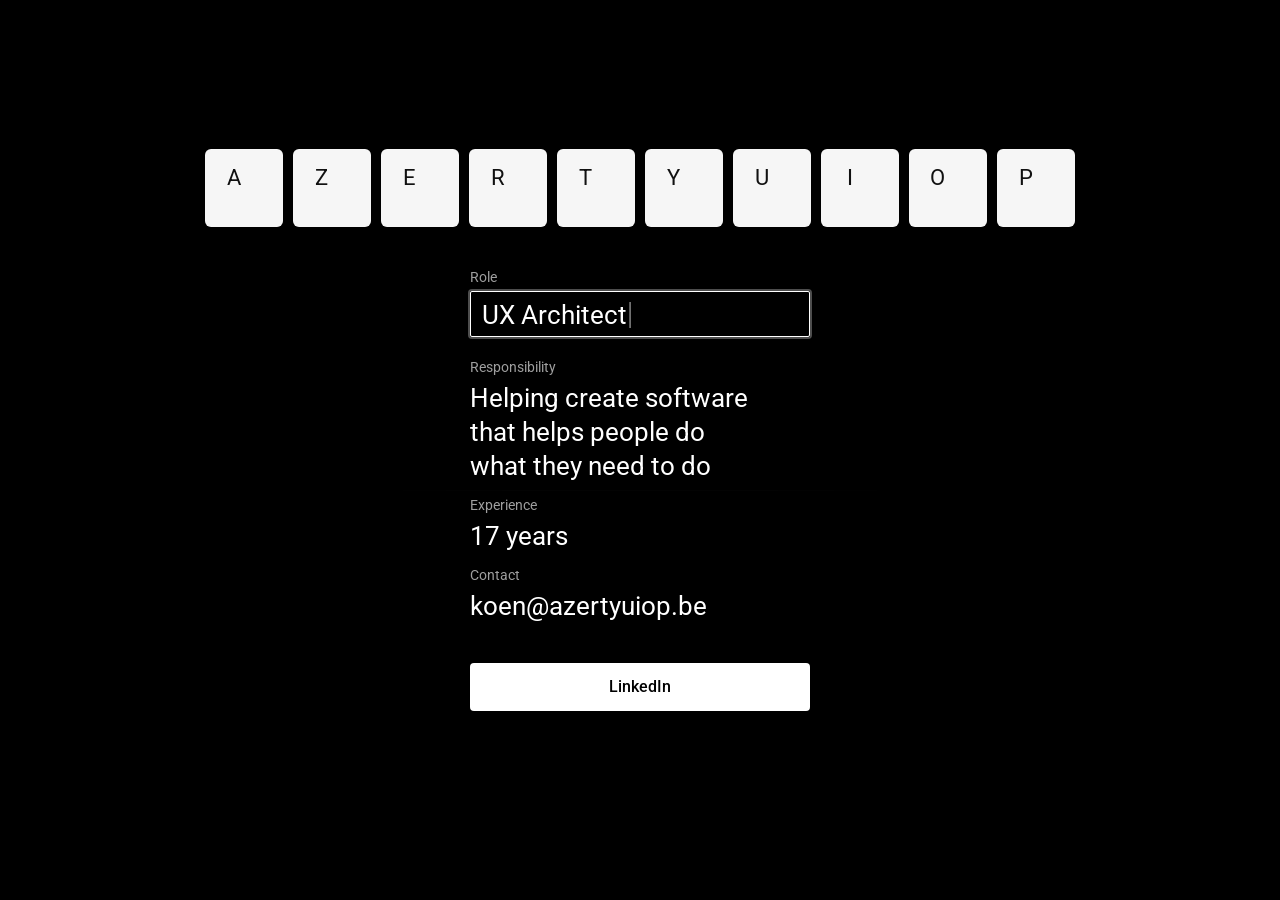
==== index.html @ f85183dd "Refine intro rebuild" ====
<!DOCTYPE html>
<html lang="en">
<head>
  <meta charset="UTF-8" />
  <meta name="viewport" content="width=device-width, initial-scale=1.0" />
  <title>Azertyuiop</title>
  <link rel="preconnect" href="https://fonts.googleapis.com" />
  <link rel="preconnect" href="https://fonts.gstatic.com" crossorigin />
  <link
    href="https://fonts.googleapis.com/css2?family=Roboto:wght@300;400;500;700&display=swap"
    rel="stylesheet"
  />
  <link rel="stylesheet" href="styles/main.css" />
</head>
<body>
  <main class="page">
    <section class="hero">
      <div class="keyboard-stage">
        <div class="scribble" aria-hidden="true">
          <svg width="100%" viewBox="0 0 139 98" fill="none" xmlns="http://www.w3.org/2000/svg">
            <path class="scribble-line" d="M48 14.5L55.5 3C55.5 3 30 58 3 94.5C33.6253 64.5 79.5 40 97.5 7.5C73.5 23 45 54.5 23.5 74C36 82 50 89 50 89" stroke="white" stroke-width="6" stroke-linecap="round" stroke-linejoin="round"/>
            <path class="scribble-line" d="M61.9839 68.5C55 73 45.4754 87.7079 61.9857 84.5C79.9996 81 78.4846 66 58.4846 78.5" stroke="white" stroke-width="6" stroke-linecap="round" stroke-linejoin="round"/>
            <path class="scribble-line" d="M87.5007 63.5C85.5007 73 75.1007 87 87.5007 85C95.0007 83.7903 98.0007 83 98.0007 83" stroke="white" stroke-width="6" stroke-linecap="round" stroke-linejoin="round"/>
            <path class="scribble-line" d="M93 73C89 74.5 82.5 76 76 75.5" stroke="white" stroke-width="6" stroke-linecap="round"/>
            <path class="scribble-line" d="M104 51C99 51.5 98 51.5 90.5 54.5" stroke="white" stroke-width="6" stroke-linecap="round" stroke-linejoin="round"/>
            <path class="scribble-line" d="M107.5 63C107.167 68.3333 105.8 79.5 103 81.5C99.5001 84 99.5001 74.5 102 73.5C104.5 72.5 124 81 129.5 79.5C135 78 136.5 73.5 133.5 65" stroke="white" stroke-width="6" stroke-linecap="round" stroke-linejoin="round"/>
          </svg>
        </div>

        <div class="azerty" aria-label="AZERTY keyboard row">
          <div class="key key-a">
            <img
              class="bg-keyboard bg-keyboard-desktop"
              src="https://cdn.prod.website-files.com/668d051f3b95cde16ad98f8e/67f2593932778f33e0462cab_Keyboard_6.png"
              alt=""
              aria-hidden="true"
            />
            <div class="bg-keyboard-mask bg-keyboard-desktop" aria-hidden="true"></div>
            <img
              class="bg-keyboard bg-keyboard-mobile"
              src="https://cdn.prod.website-files.com/668d051f3b95cde16ad98f8e/67f25c6910db00cd6a1c2438_Keyboard_M1.png"
              alt=""
              aria-hidden="true"
            />
            <div class="bg-keyboard-mask bg-keyboard-mobile" aria-hidden="true"></div>
            <span class="key-letter">A</span>
            <span class="key-number">1</span>
          </div>
          <div class="key key-z"><span class="key-letter">Z</span><span class="key-number">2</span></div>
          <div class="key key-e"><span class="key-letter">E</span><span class="key-number">3</span></div>
          <div class="key key-r"><span class="key-letter">R</span><span class="key-number">4</span></div>
          <div class="key key-t"><span class="key-letter">T</span><span class="key-number">5</span></div>
          <div class="key key-y"><span class="key-letter">Y</span><span class="key-number">6</span></div>
          <div class="key key-u"><span class="key-letter">U</span><span class="key-number">7</span></div>
          <div class="key key-i"><span class="key-letter">I</span><span class="key-number">8</span></div>
          <div class="key key-o"><span class="key-letter">O</span><span class="key-number">9</span></div>
          <div class="key key-p"><span class="key-letter">P</span><span class="key-number">0</span></div>
        </div>

        <section class="info-card">
          <div class="info-pair info-pair-role">
            <div class="label">Role</div>
            <div class="role-box">
              <span class="role-text role-text-webflow" aria-live="polite">
                <span class="s-s s1-s">S</span><span class="s-s s2_e">e</span><span class="s-s s3-r">r</span><span class="s-s s4-v">v</span><span class="s-s s5-i">i</span><span class="s-s s6-c">c</span><span class="s-s s7-e">e</span><span class="i-i i1-i">I</span><span class="i-i i2-n">n</span><span class="i-i i3-f">f</span><span class="i-i i4-o">o</span><span class="i-i i5-r">r</span><span class="i-i i6-m">m</span><span class="i-i i7-a">a</span><span class="i-i i8-t">t</span><span class="i-i i9-i">i</span><span class="i-i i10-o">o</span><span class="i-i i11-n">n</span><span class="u-u u1-u">U</span><span class="u-u u2-x">X</span><span class="ba-b1-b">B</span><span class="ba-b2-u">u</span><span class="ba-b3-s">s</span><span class="ba-b4-i">i</span><span class="ba-b5-n">n</span><span class="ba-b6-e">e</span><span class="ba-b7-s">s</span><span class="ba-b8-s">s</span><span class="proxy1-p">P</span><span class="proxy2-r">r</span><span class="proxy3-o">o</span><span class="proxy4-x">x</span><span class="proxy5-y">y</span><span class="caret-proxy role-caret">|</span><span class="proxy-space"> </span><span class="p-p p1-p">P</span><span class="p-p p2-r">r</span><span class="p-p p3-o">o</span><span class="p-p p4-d">d</span><span class="p-p p5-u">u</span><span class="p-p p6-c">c</span><span class="p-p p7-t">t</span><span class="caret-mid role-caret">|</span><span class="space role-space"> </span><span class="ba-a1-a">A</span><span class="ba-a2-n">n</span><span class="ba-a3-a">a</span><span class="ba-a4-l">l</span><span class="ba-a5-y">y</span><span class="ba-a6-s">s</span><span class="ba-a7-t">t</span><span class="a-a a1-a">A</span><span class="a-a a2-r">r</span><span class="a-a a3-c">c</span><span class="a-a a4-h">h</span><span class="a-a a5-i">i</span><span class="a-a a6-t">t</span><span class="a-a a7-e">e</span><span class="a-a a8-c">c</span><span class="a-a a9-t">t</span><span class="o-o o1-o">O</span><span class="o-o o2-w">w</span><span class="o-o o3-n">n</span><span class="o-o o4-e">e</span><span class="o-o o5-r">r</span><span class="d1-d">D</span><span class="d2-e">e</span><span class="d3-s">s</span><span class="d4-i">i</span><span class="d5-g">g</span><span class="d6-n">n</span><span class="d7-e">e</span><span class="d8-r">r</span><span class="r1-r r-res">R</span><span class="r2-e r-res">e</span><span class="r3-s r-res">s</span><span class="r4-e r-res">e</span><span class="r5-a">a</span><span class="r6-r">r</span><span class="r7-c">c</span><span class="r8-h">h</span><span class="r9-e">e</span><span class="r10-r">r</span><span class="caret-end role-caret">|</span>
              </span>
            </div>
          </div>

          <div class="info-pair">
            <div class="label">Responsibility</div>
            <p class="statement">
              <span>Helping create software</span>
              <span>that helps people do</span>
              <span>what they need to do</span>
            </p>
          </div>

          <div class="info-pair">
            <div class="label">Experience</div>
            <p class="value">17 years</p>
          </div>

          <div class="info-pair">
            <div class="label">Contact</div>
            <p class="contact-value">koen@azertyuiop.be</p>
          </div>

          <a class="button" href="https://www.linkedin.com/in/koenclaes/" target="_blank" rel="noreferrer">LinkedIn</a>
        </section>
      </div>
    </section>
  </main>

  <script src="https://cdnjs.cloudflare.com/ajax/libs/gsap/3.12.2/gsap.min.js"></script>
  <script src="scripts/main.js"></script>
</body>
</html>
---- styles/main.css ----
:root {
  color-scheme: dark;
  --bg: #000;
  --panel: #050505;
  --text: #fff;
  --muted: #9f9f9f;
  --border: rgba(255, 255, 255, 0.78);
  --key: #f6f6f6;
  --key-text: #111;
  --key-muted: #bababa;
  --key-pressed: #a8a8a8;
}

* {
  box-sizing: border-box;
}

html,
body {
  margin: 0;
  width: 100%;
  min-height: 100%;
  background: var(--bg);
  color: var(--text);
  font-family: Arial, "Helvetica Neue", Helvetica, sans-serif;
}

body {
  min-height: 100vh;
  font-family: "Roboto", sans-serif;
  font-size: 14px;
  line-height: 20px;
  overflow-x: hidden;
}

a {
  color: inherit;
  text-decoration: none;
}

.page {
  width: 100%;
  min-height: 100vh;
  min-height: 100svh;
}

.hero {
  width: 100%;
  min-height: 100vh;
  min-height: 100svh;
  padding: 0;
}

.scribble {
  position: relative;
  z-index: 3;
  width: 100px;
  margin-top: 0.5rem;
  margin-bottom: 34px;
  color: #fff;
}

.scribble svg {
  display: block;
  overflow: visible;
}

.scribble-line {
  stroke-dasharray: 1000;
  stroke-dashoffset: 1000;
}

.keyboard-stage {
  width: min(1290px, 100%);
  margin: 0 auto;
  position: relative;
  min-height: 100vh;
  min-height: 100svh;
  padding: 36px 1rem 0;
  display: flex;
  flex-direction: column;
  align-items: center;
}

.azerty {
  width: 870px;
  max-width: calc(100% - 7rem);
  display: flex;
  gap: 10px;
  margin: 0 auto;
  position: relative;
  z-index: 2;
}

.key {
  width: 78px;
  height: 78px;
  flex: 0 0 78px;
  border-radius: 6px;
  background: var(--key);
  color: var(--key-text);
  display: flex;
  justify-content: center;
  align-items: center;
  position: relative;
  font-family: "Roboto", sans-serif;
  transition: background-color 0.08s linear;
}

.key-muted {
  background: var(--key-muted);
}

.key.is-pressed {
  background: var(--key-pressed);
}

.key-a {
  overflow: visible;
}

.bg-keyboard,
.bg-keyboard-mask {
  z-index: -1000;
  pointer-events: none;
  position: absolute;
}

.bg-keyboard {
  object-fit: none;
}

.bg-keyboard-desktop {
  width: 1398px;
  max-width: none;
  height: 518px;
  inset: -176px auto auto -264px;
}

.bg-keyboard-mask.bg-keyboard-desktop {
  width: 1398px;
  height: 1382px;
  inset: -610px auto auto -264px;
  background-image: radial-gradient(circle farthest-side, rgba(0, 0, 0, 0.8), #000);
  transform: scale3d(1, 0.4, 1);
  transform-style: preserve-3d;
}

.bg-keyboard-mobile {
  display: none;
}

.key-letter {
  margin-right: 20px;
  margin-bottom: 20px;
  font-size: 22px;
  font-weight: 400;
  letter-spacing: 0.02em;
  text-transform: uppercase;
}

.key-number {
  position: absolute;
  top: 2px;
  right: 5px;
  color: #9a9a9a;
  font-size: 10px;
  font-weight: 300;
  display: none;
  line-height: 1;
}

.info-card {
  width: min(340px, calc(100% - 8rem));
  margin: clamp(1.75rem, 4.5vh, 3rem) auto 0;
  position: relative;
  z-index: 2;
  display: flex;
  flex-direction: column;
}

.info-pair {
  display: flex;
  flex-direction: column;
  gap: 4px;
  margin-bottom: 12px;
}

.info-pair-role {
  margin-bottom: 20px;
}

.label {
  color: var(--muted);
  margin: 0;
  font-size: 14px;
  line-height: 20px;
  font-weight: 400;
}

.role-box {
  width: 100%;
  min-height: 46px;
  border: 1px solid #fff;
  border-radius: 2px;
  background: rgba(0, 0, 0, 0.7);
  box-shadow: 0 0 0 2px rgba(255, 255, 255, 0.3);
  display: flex;
  align-items: center;
  padding: 4px 11px;
}

.role-text {
  font-size: 26px;
  line-height: 34px;
  font-weight: 400;
  white-space: nowrap;
  display: inline;
}

.role-caret {
  font-size: 30px;
  font-weight: 100;
  display: inline-block;
  width: 0;
  visibility: hidden;
  animation: blink 1s steps(1) infinite;
  overflow: visible;
  vertical-align: baseline;
}

.role-caret.is-active {
  visibility: visible;
}

.space {
  display: inline;
  white-space: pre;
}

.u1-u, .u2-x, .space {
  display: inline;
}

.d1-d, .d2-e, .d3-s, .d4-i, .d5-g, .d6-n, .d7-e, .d8-r {
  display: none;
}

.r1-r.r-res, .r2-e.r-res, .r3-s.r-res, .r4-e.r-res, .r5-a, .r6-r, .r7-c, .r8-h, .r9-e, .r10-r {
  display: none;
}

.r-res {
  display: inline;
}

.s1-s, .s2_e, .s3-r, .s4-v, .s5-i, .s6-c, .s7-e, .i1-i, .i2-n, .i3-f, .i4-o, .i5-r, .i6-m, .i7-a, .i8-t, .i9-i, .i10-o, .i11-n, .proxy1-p, .proxy2-r, .proxy3-o, .proxy4-x, .proxy5-y, .proxy-space, .p1-p, .p2-r, .p3-o, .p4-d, .p5-u, .p6-c, .p7-t, .o1-o, .o2-w, .o3-n, .o4-e, .o5-r, .ba-b1-b, .ba-b2-u, .ba-b3-s, .ba-b4-i, .ba-b5-n, .ba-b6-e, .ba-b7-s, .ba-b8-s, .ba-a1-a, .ba-a2-n, .ba-a3-a, .ba-a4-l, .ba-a5-y, .ba-a6-s, .ba-a7-t {
  display: none;
}

.a-a.a1-a, .a-a.a2-r, .a-a.a3-c, .a-a.a4-h, .a-a.a5-i, .a-a.a6-t, .a-a.a7-e, .a-a.a8-c, .a-a.a9-t, .u-u.u1-u, .u-u.u2-x {
  display: inline;
}

.statement,
.value,
.contact-value {
  margin: 0;
  line-height: 34px;
}

.statement {
  max-width: 340px;
  font-size: 26px;
  font-weight: 400;
  font-family: "Roboto", sans-serif;
  display: flex;
  flex-direction: column;
}

.statement span {
  display: block;
}

.value {
  font-size: 26px;
  font-family: "Roboto", sans-serif;
}

.contact-value {
  font-size: 26px;
  font-weight: 400;
  font-family: "Roboto", sans-serif;
}

.button {
  display: inline-flex;
  margin-top: 28px;
  min-width: 111px;
  height: 48px;
  padding: 0 21px;
  border-radius: 4px;
  background: #fff;
  color: #000;
  font-size: 16px;
  font-weight: 500;
  align-items: center;
  justify-content: center;
}

@keyframes blink {
  0%,
  49%,
  100% {
    opacity: 1;
  }

  50%,
  99% {
    opacity: 0;
  }
}

@media (max-width: 991px) {
  .hero {
    padding: 0;
  }

  .scribble {
    position: relative;
    z-index: 3;
    width: 80px;
    margin-top: 16px;
    margin-bottom: 28px;
  }

  .keyboard-stage {
    width: 100%;
    min-height: auto;
    margin-top: 0;
    padding: 1rem 0 2.5rem;
  }

  .azerty {
    width: min(354px, calc(100vw - 20px));
    max-width: none;
    gap: 6px;
    margin-top: 0;
  }

  .key {
    width: 30px;
    height: 42px;
    flex: 0 0 30px;
    border-radius: 6px;
  }

  .key-letter {
    margin-right: 0;
    margin-bottom: 0;
    align-self: center;
    font-size: 22px;
    text-transform: lowercase;
  }

  .bg-keyboard-desktop,
  .bg-keyboard-mask.bg-keyboard-desktop {
    display: none;
  }

  .bg-keyboard.bg-keyboard-mobile {
    display: block;
    width: 354px;
    max-width: none;
    height: 192px;
    inset: 0 auto auto 0;
  }

  .bg-keyboard-mask.bg-keyboard-mobile {
    display: block;
    width: 374px;
    height: 1000px;
    inset: -500px auto auto -10px;
    background-image: radial-gradient(circle farthest-side, rgba(0, 0, 0, 0.8), #000);
    transform: scale3d(1, 0.4, 1);
    transform-style: preserve-3d;
  }

  .key-number {
    display: block;
  }

  .info-card {
    width: 300px;
    margin-top: 2rem;
  }

  .label {
    font-size: 14px;
    line-height: 20px;
  }

  .role-box {
    min-height: 46px;
    padding: 4px 11px;
  }

  .role-text {
    font-size: 24px;
    line-height: 32px;
    white-space: normal;
  }

  .caret {
    height: 2.2rem;
    align-self: center;
  }

  .statement {
    font-size: 24px;
    line-height: 32px;
  }

  .value {
    font-size: 24px;
  }

  .contact-value {
    font-size: 24px;
    line-height: 32px;
  }

  .button {
    margin-top: 28px;
  }
}

@media (max-width: 479px) {
  .azerty {
    width: min(354px, calc(100vw - 20px));
    max-width: none;
  }

  .info-card {
    width: 260px;
    margin-top: 19px;
  }
}
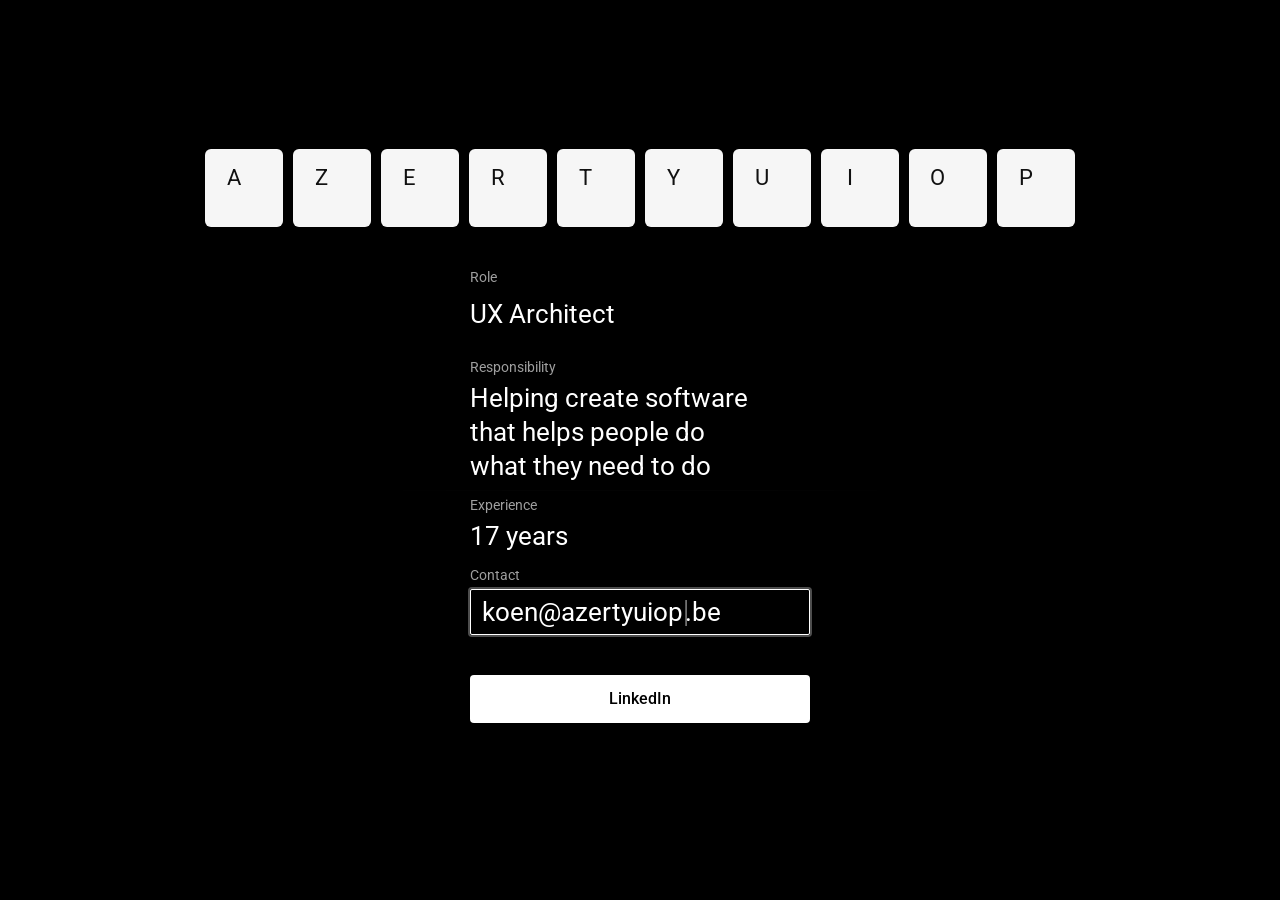
==== commit c4290d69: "Refine intro states and hover polish" ====
--- a/index.html
+++ b/index.html
@@ -2,14 +2,25 @@
 <html lang="en">
 <head>
   <meta charset="UTF-8" />
+  <title>UX, PO, BA, User Research, Product Design, Service Design...</title>
+  <meta content="I help create software that helps people do what they need to do." name="description" />
+  <meta content="UX, PO, BA, User Research, Product Design, Service Design..." property="og:title" />
+  <meta content="I help create software that helps people do what they need to do." property="og:description" />
+  <meta content="https://kazertyuiop.github.io/azertyuiop/assets/socialgraph.jpg" property="og:image" />
+  <meta content="UX, PO, BA, User Research, Product Design, Service Design..." property="twitter:title" />
+  <meta content="I help create software that helps people do what they need to do." property="twitter:description" />
+  <meta property="og:type" content="website" />
+  <meta content="summary_large_image" name="twitter:card" />
   <meta name="viewport" content="width=device-width, initial-scale=1.0" />
-  <title>Azertyuiop</title>
+  <meta name="format-detection" content="email=no, telephone=no, address=no" />
   <link rel="preconnect" href="https://fonts.googleapis.com" />
   <link rel="preconnect" href="https://fonts.gstatic.com" crossorigin />
   <link
     href="https://fonts.googleapis.com/css2?family=Roboto:wght@300;400;500;700&display=swap"
     rel="stylesheet"
   />
+  <link href="assets/favicon.png" rel="shortcut icon" type="image/x-icon" />
+  <link href="assets/webclip.png" rel="apple-touch-icon" />
   <link rel="stylesheet" href="styles/main.css" />
 </head>
 <body>
@@ -83,7 +94,7 @@
 
           <div class="info-pair">
             <div class="label">Contact</div>
-            <p class="contact-value">koen@azertyuiop.be</p>
+            <p class="contact-value contact-value-intro"><span class="contact-prefix">koen@</span><span class="contact-domain">azertyuiop</span><span class="contact-caret role-caret is-active">|</span><span class="contact-suffix">.be</span></p>
           </div>
 
           <a class="button" href="https://www.linkedin.com/in/koenclaes/" target="_blank" rel="noreferrer">LinkedIn</a>
--- a/styles/main.css
+++ b/styles/main.css
@@ -201,12 +201,20 @@
 .role-box {
   width: 100%;
   min-height: 46px;
+  border: 0;
+  border-radius: 0;
+  background: transparent;
+  box-shadow: none;
+  display: flex;
+  align-items: center;
+  padding: 0;
+}
+
+.intro-complete .role-box {
   border: 1px solid #fff;
   border-radius: 2px;
   background: rgba(0, 0, 0, 0.7);
   box-shadow: 0 0 0 2px rgba(255, 255, 255, 0.3);
-  display: flex;
-  align-items: center;
   padding: 4px 11px;
 }
 
@@ -233,6 +241,10 @@
   visibility: visible;
 }
 
+html:not(.intro-complete) .role-caret {
+  display: none;
+}
+
 .space {
   display: inline;
   white-space: pre;
@@ -291,6 +303,54 @@
   font-size: 26px;
   font-weight: 400;
   font-family: "Roboto", sans-serif;
+}
+
+.contact-value-intro {
+  width: 100%;
+  min-height: 46px;
+  border: 1px solid #fff;
+  border-radius: 2px;
+  background: rgba(0, 0, 0, 0.7);
+  box-shadow: 0 0 0 2px rgba(255, 255, 255, 0.3);
+  display: flex;
+  align-items: center;
+  padding: 4px 11px;
+}
+
+.contact-value-intro .contact-prefix,
+.contact-value-intro .contact-domain,
+.contact-value-intro .contact-suffix {
+  display: inline;
+}
+
+.contact-value-intro .contact-caret {
+  visibility: visible;
+  display: inline-block;
+  margin-right: 0;
+}
+
+.contact-value-intro .contact-suffix {
+  margin-left: 2px;
+}
+
+.intro-complete .contact-value-intro {
+  width: auto;
+  min-height: 0;
+  border: 0;
+  border-radius: 0;
+  background: transparent;
+  box-shadow: none;
+  display: block;
+  padding: 0;
+}
+
+.intro-complete .contact-value-intro .contact-caret {
+  display: none;
+}
+
+html:not(.intro-complete) .contact-value-intro .contact-caret {
+  display: inline-block;
+  visibility: visible;
 }
 
 .button {
@@ -306,6 +366,11 @@
   font-weight: 500;
   align-items: center;
   justify-content: center;
+  transition: background-color 0.10s ease;
+}
+
+.button:hover {
+  background: #e6e6e6;
 }
 
 @keyframes blink {
@@ -342,10 +407,12 @@
   }
 
   .azerty {
-    width: min(354px, calc(100vw - 20px));
-    max-width: none;
+    width: 354px;
+    max-width: calc(100vw - 20px);
     gap: 6px;
     margin-top: 0;
+    justify-content: center;
+    align-items: flex-start;
   }
 
   .key {
@@ -437,8 +504,8 @@
 
 @media (max-width: 479px) {
   .azerty {
-    width: min(354px, calc(100vw - 20px));
-    max-width: none;
+    width: 354px;
+    max-width: calc(100vw - 20px);
   }
 
   .info-card {
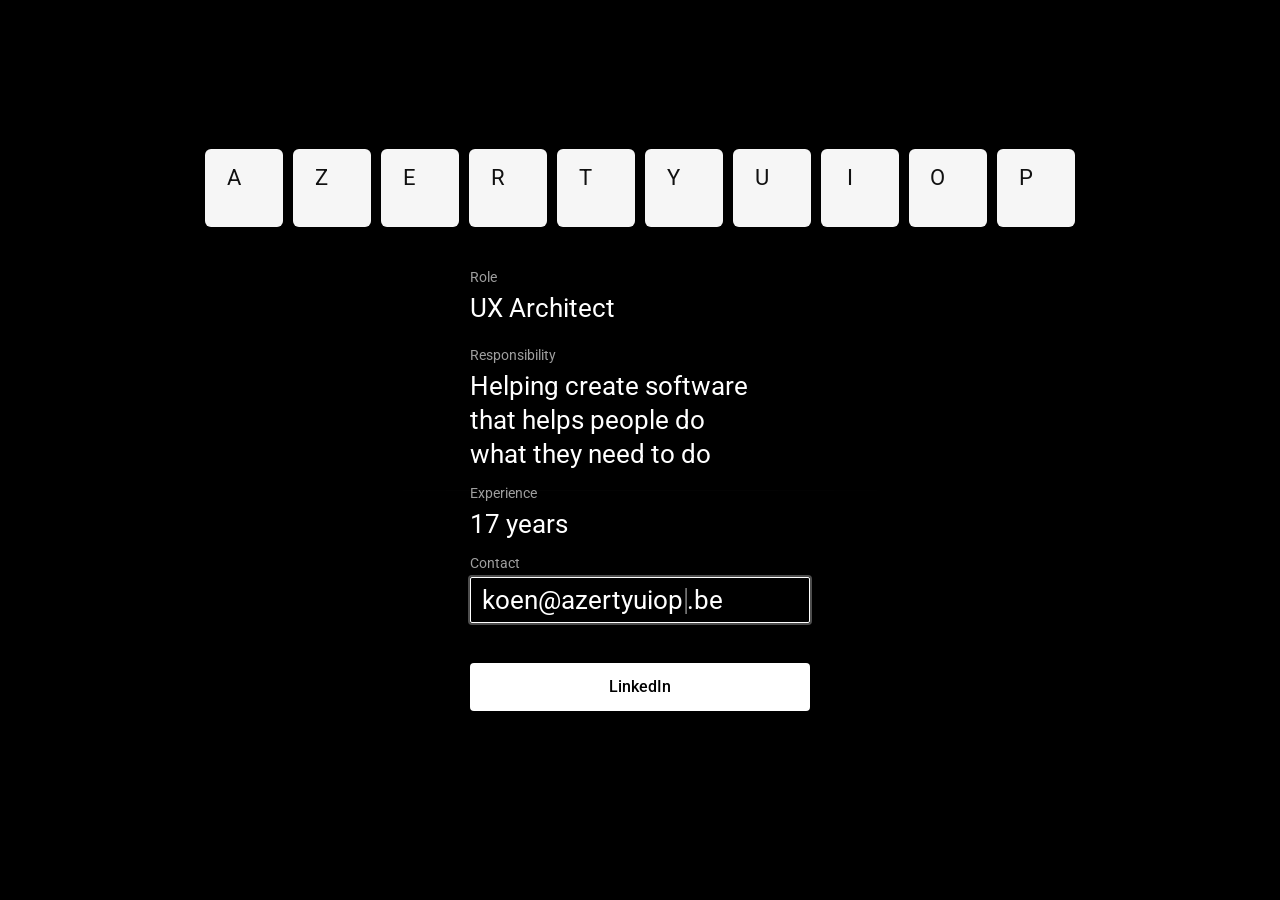
==== commit 15071a7a: "Refine mobile caret alignment and copy button" ====
--- a/index.html
+++ b/index.html
@@ -94,7 +94,15 @@
 
           <div class="info-pair">
             <div class="label">Contact</div>
-            <p class="contact-value contact-value-intro"><span class="contact-prefix">koen@</span><span class="contact-domain">azertyuiop</span><span class="contact-caret role-caret is-active">|</span><span class="contact-suffix">.be</span></p>
+            <div class="contact-row">
+              <p class="contact-value contact-value-intro"><span class="contact-prefix">koen@</span><span class="contact-domain">azertyuiop</span><span class="contact-caret role-caret is-active">|</span><span class="contact-suffix">.be</span></p>
+              <button class="copy-button" type="button" aria-label="Copy email address" title="Copy email address">
+                <svg viewBox="0 0 24 24" aria-hidden="true" focusable="false">
+                  <rect x="10" y="4.5" width="9.5" height="9.5" rx="2.5" ry="2.5"/>
+                  <path d="M8 7.5H7.5A2.5 2.5 0 0 0 5 10v6.5A2.5 2.5 0 0 0 7.5 19H14a2.5 2.5 0 0 0 2.5-2.5V16"/>
+                </svg>
+              </button>
+            </div>
           </div>
 
           <a class="button" href="https://www.linkedin.com/in/koenclaes/" target="_blank" rel="noreferrer">LinkedIn</a>
--- a/styles/main.css
+++ b/styles/main.css
@@ -200,7 +200,7 @@
 
 .role-box {
   width: 100%;
-  min-height: 46px;
+  min-height: 0;
   border: 0;
   border-radius: 0;
   background: transparent;
@@ -211,6 +211,7 @@
 }
 
 .intro-complete .role-box {
+  min-height: 46px;
   border: 1px solid #fff;
   border-radius: 2px;
   background: rgba(0, 0, 0, 0.7);
@@ -305,6 +306,16 @@
   font-family: "Roboto", sans-serif;
 }
 
+.contact-row {
+  display: flex;
+  align-items: flex-end;
+  gap: 10px;
+}
+
+.contact-row .contact-value-intro {
+  flex: 1 1 auto;
+}
+
 .contact-value-intro {
   width: 100%;
   min-height: 46px;
@@ -326,11 +337,13 @@
 .contact-value-intro .contact-caret {
   visibility: visible;
   display: inline-block;
-  margin-right: 0;
+  width: 0;
+  padding-right: 0;
+  margin-right: 4px;
 }
 
 .contact-value-intro .contact-suffix {
-  margin-left: 2px;
+  margin-left: 0;
 }
 
 .intro-complete .contact-value-intro {
@@ -351,6 +364,48 @@
 html:not(.intro-complete) .contact-value-intro .contact-caret {
   display: inline-block;
   visibility: visible;
+}
+
+.copy-button {
+  width: 34px;
+  height: 34px;
+  border: 0;
+  border-radius: 4px;
+  background: rgba(255, 255, 255, 0.14);
+  color: #fff;
+  display: none;
+  align-items: center;
+  justify-content: center;
+  flex: 0 0 auto;
+  padding: 0;
+  cursor: pointer;
+  transition: background-color 0.10s ease, transform 0.10s ease;
+}
+
+.copy-button svg {
+  width: 16px;
+  height: 16px;
+  fill: none;
+  stroke: currentColor;
+  stroke-width: 1.8;
+  stroke-linecap: round;
+  stroke-linejoin: round;
+}
+
+.intro-complete .copy-button {
+  display: inline-flex;
+}
+
+.copy-button:hover {
+  background: rgba(255, 255, 255, 0.22);
+}
+
+.copy-button:active {
+  transform: translateY(1px);
+}
+
+.copy-button.is-copied {
+  background: rgba(255, 255, 255, 0.3);
 }
 
 .button {
@@ -366,11 +421,15 @@
   font-weight: 500;
   align-items: center;
   justify-content: center;
-  transition: background-color 0.10s ease;
+  transition: background-color 0.10s ease, transform 0.10s ease;
 }
 
 .button:hover {
   background: #e6e6e6;
+}
+
+.button:active {
+  transform: translateY(1px);
 }
 
 @keyframes blink {
@@ -468,6 +527,12 @@
   }
 
   .role-box {
+    min-height: 0;
+    padding: 0;
+  }
+
+  .intro-complete .role-box,
+  .contact-value-intro {
     min-height: 46px;
     padding: 4px 11px;
   }
@@ -478,9 +543,14 @@
     white-space: normal;
   }
 
-  .caret {
-    height: 2.2rem;
-    align-self: center;
+  .role-caret {
+    font-size: 28px;
+    line-height: 32px;
+  }
+
+  .contact-value-intro .contact-caret {
+    width: 0;
+    margin-right: 4px;
   }
 
   .statement {
@@ -495,6 +565,15 @@
   .contact-value {
     font-size: 24px;
     line-height: 32px;
+  }
+
+  .contact-row {
+    gap: 10px;
+  }
+
+  .copy-button {
+    width: 32px;
+    height: 32px;
   }
 
   .button {
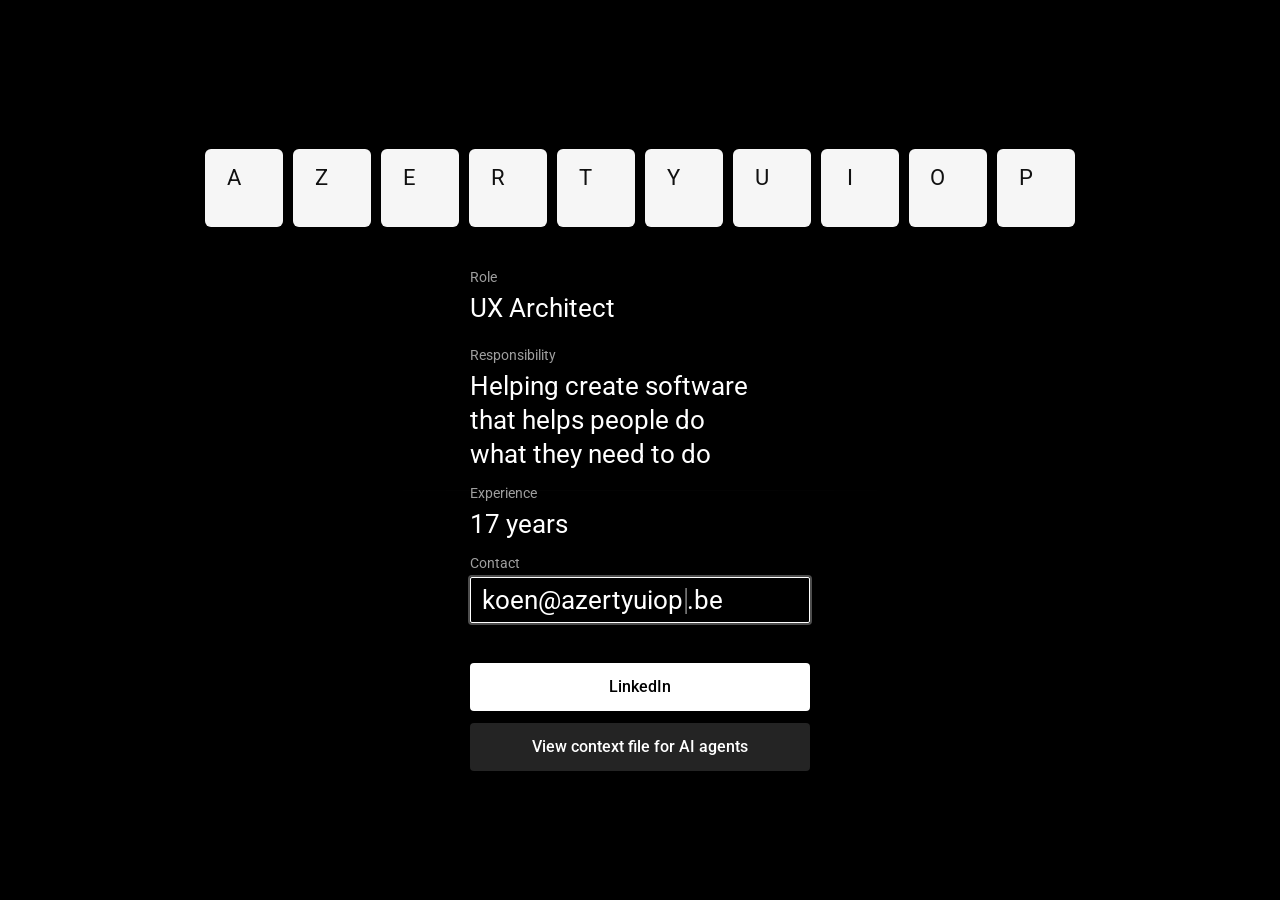
==== commit 9d668382: "Add 'View context for AI agents' button - Add secondary ghost button linking to llms.txt - Group but" ====
--- a/index.html
+++ b/index.html
@@ -105,7 +105,10 @@
             </div>
           </div>
 
-          <a class="button" href="https://www.linkedin.com/in/koenclaes/" target="_blank" rel="noreferrer">LinkedIn</a>
+          <div class="button-group">
+            <a class="button" href="https://www.linkedin.com/in/koenclaes/" target="_blank" rel="noreferrer">LinkedIn</a>
+            <a class="button button-ghost" href="llms.txt" target="_blank" rel="noreferrer">View context file for AI agents</a>
+          </div>
         </section>
       </div>
     </section>
--- a/styles/main.css
+++ b/styles/main.css
@@ -408,9 +408,16 @@
   background: rgba(255, 255, 255, 0.3);
 }
 
+.button-group {
+  display: flex;
+  flex-direction: column;
+  gap: 12px;
+  margin-top: 28px;
+}
+
 .button {
   display: inline-flex;
-  margin-top: 28px;
+  margin-top: 0;
   min-width: 111px;
   height: 48px;
   padding: 0 21px;
@@ -422,6 +429,7 @@
   align-items: center;
   justify-content: center;
   transition: background-color 0.10s ease, transform 0.10s ease;
+  border: 0;
 }
 
 .button:hover {
@@ -429,6 +437,20 @@
 }
 
 .button:active {
+  transform: translateY(1px);
+}
+
+.button-ghost {
+  background: rgba(255, 255, 255, 0.14);
+  color: #fff;
+  border: 0;
+}
+
+.button-ghost:hover {
+  background: rgba(255, 255, 255, 0.22);
+}
+
+.button-ghost:active {
   transform: translateY(1px);
 }
 
@@ -575,10 +597,6 @@
     width: 32px;
     height: 32px;
   }
-
-  .button {
-    margin-top: 28px;
-  }
 }
 
 @media (max-width: 479px) {
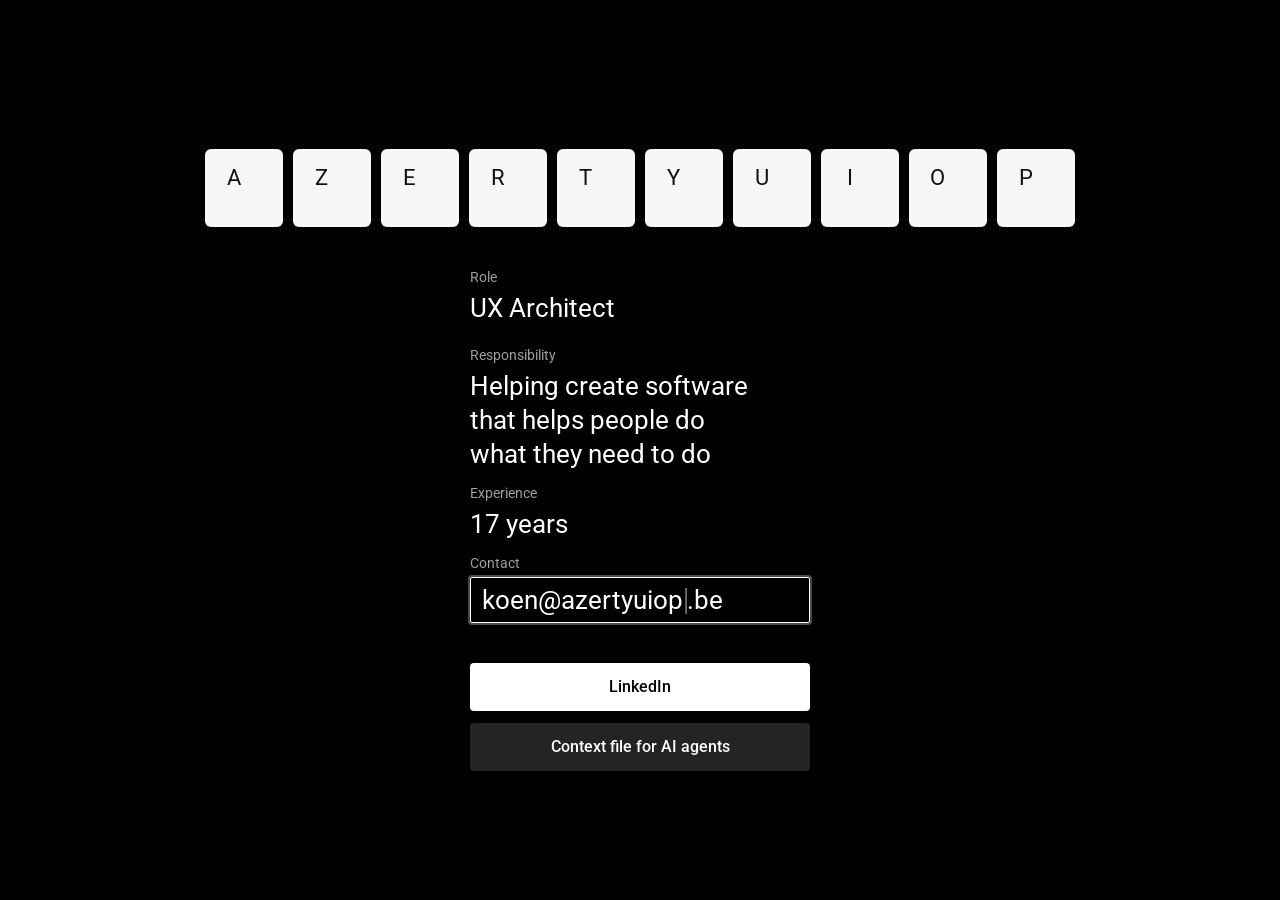
==== commit 00198ea9: "Rename llms.txt to llms-full.txt and update button link" ====
--- a/index.html
+++ b/index.html
@@ -107,7 +107,7 @@
 
           <div class="button-group">
             <a class="button" href="https://www.linkedin.com/in/koenclaes/" target="_blank" rel="noreferrer">LinkedIn</a>
-            <a class="button button-ghost" href="llms.txt" target="_blank" rel="noreferrer">View context file for AI agents</a>
+            <a class="button button-ghost" href="llms-full.txt" target="_blank" rel="noreferrer">Context file for AI agents</a>
           </div>
         </section>
       </div>
